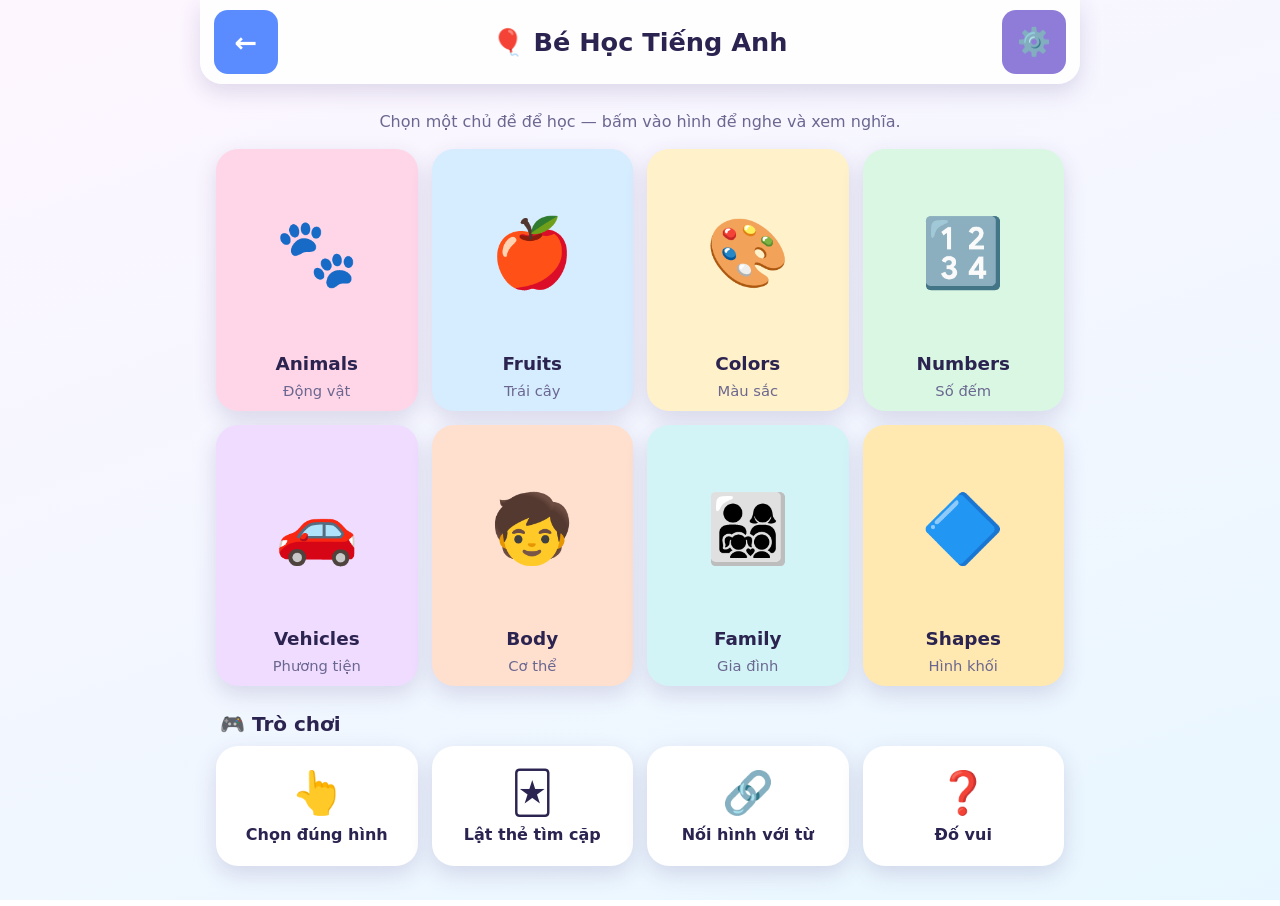
==== index.html @ 319c22af "first" ====
<!DOCTYPE html>
<html lang="vi">
<head>
  <meta charset="UTF-8" />
  <meta name="viewport" content="width=device-width, initial-scale=1, viewport-fit=cover" />
  <title>Bé Học Tiếng Anh</title>

  <!-- PWA -->
  <link rel="manifest" href="manifest.webmanifest" />
  <meta name="theme-color" content="#ff5fa2" />
  <meta name="apple-mobile-web-app-capable" content="yes" />
  <meta name="apple-mobile-web-app-status-bar-style" content="default" />
  <meta name="apple-mobile-web-app-title" content="Học Tiếng Anh" />
  <link rel="apple-touch-icon" href="assets/icons/icon-192.png" />

  <link rel="stylesheet" href="css/styles.css" />
</head>
<body>
  <header class="topbar">
    <a class="iconbtn" id="backBtn" href="#" hidden aria-label="Quay lại">←</a>
    <h1 id="title">🎈 Bé Học Tiếng Anh</h1>
    <button class="iconbtn settings" data-settings aria-label="Cài đặt giọng đọc">⚙️</button>
  </header>

  <main class="wrap" id="app"></main>

  <script type="module" src="js/app.js"></script>
</body>
</html>
---- css/styles.css ----
/* ==========================================================================
   styles.css — Giao diện chung cho web học tiếng Anh cho bé.
   Mobile-first, nút/thẻ to, màu tươi, bo tròn. Tối ưu cho iPhone.
   ========================================================================== */

:root {
  --bg1: #fef6ff;
  --bg2: #e8f7ff;
  --ink: #2b2350;
  --muted: #6b6790;
  --card: #ffffff;
  --accent: #ff5fa2;
  --accent2: #5b8cff;
  --ok: #34c77b;
  --warn: #ff8a5c;
  --shadow: 0 8px 22px rgba(70, 50, 120, 0.16);
  --radius: 22px;
  --radius-sm: 14px;
  --tap: 64px; /* tap target tối thiểu */
  --maxw: 880px;

  /* Bảng màu pastel cho thẻ (xoay vòng) */
  --c1: #ffd6e8;
  --c2: #d6ecff;
  --c3: #fff1c9;
  --c4: #d9f7e3;
  --c5: #efdcff;
  --c6: #ffe0cf;
  --c7: #d3f4f7;
  --c8: #ffe9b0;
}

* { box-sizing: border-box; }

html, body {
  margin: 0;
  padding: 0;
  min-height: 100%;
}

body {
  font-family: "SF Pro Rounded", ui-rounded, "Baloo 2", system-ui, -apple-system,
    "Segoe UI", "Comic Sans MS", sans-serif;
  color: var(--ink);
  background: linear-gradient(160deg, var(--bg1), var(--bg2));
  background-attachment: fixed;
  -webkit-text-size-adjust: 100%;
  -webkit-tap-highlight-color: transparent;
  /* safe-area cho tai thỏ iPhone */
  padding:
    env(safe-area-inset-top)
    env(safe-area-inset-right)
    env(safe-area-inset-bottom)
    env(safe-area-inset-left);
}

.wrap {
  max-width: var(--maxw);
  margin: 0 auto;
  padding: 12px 16px 40px;
}

/* ---- Thanh trên cùng (header) ------------------------------------------- */
.topbar {
  position: sticky;
  top: 0;
  z-index: 20;
  display: flex;
  align-items: center;
  gap: 10px;
  padding: 10px 14px;
  margin: 0 auto 12px;
  max-width: var(--maxw);
  background: rgba(255, 255, 255, 0.82);
  backdrop-filter: blur(8px);
  border-radius: 0 0 var(--radius) var(--radius);
  box-shadow: var(--shadow);
}
.topbar h1 {
  font-size: clamp(1.1rem, 4.5vw, 1.6rem);
  margin: 0;
  flex: 1;
  text-align: center;
}
.iconbtn {
  min-width: var(--tap);
  min-height: var(--tap);
  border: none;
  border-radius: var(--radius-sm);
  background: var(--accent2);
  color: #fff;
  font-size: 1.7rem;
  font-weight: 700;
  cursor: pointer;
  display: inline-flex;
  align-items: center;
  justify-content: center;
  text-decoration: none;
  transition: transform 0.08s ease, filter 0.15s ease;
}
.iconbtn:active { transform: scale(0.92); }
.iconbtn.home { background: var(--accent); }

/* ---- Khối tiêu đề phụ --------------------------------------------------- */
.lead {
  text-align: center;
  color: var(--muted);
  font-size: 1rem;
  margin: 4px 0 18px;
}

/* ---- Lưới thẻ (chủ đề / từ vựng / lựa chọn) ----------------------------- */
.grid {
  display: grid;
  grid-template-columns: repeat(2, 1fr);
  gap: 14px;
}
@media (min-width: 520px) { .grid { grid-template-columns: repeat(3, 1fr); } }
@media (min-width: 760px) { .grid { grid-template-columns: repeat(4, 1fr); } }

.card {
  border: none;
  cursor: pointer;
  background: var(--card);
  border-radius: var(--radius);
  box-shadow: var(--shadow);
  padding: 14px 10px 12px;
  display: flex;
  flex-direction: column;
  align-items: center;
  gap: 8px;
  min-height: 140px;
  transition: transform 0.1s ease, box-shadow 0.15s ease;
  text-align: center;
  color: var(--ink);
  font-family: inherit;
}
.card:active { transform: scale(0.95); }

/* Màu nền xoay vòng cho thẻ */
.grid > .card:nth-child(8n + 1) { background: var(--c1); }
.grid > .card:nth-child(8n + 2) { background: var(--c2); }
.grid > .card:nth-child(8n + 3) { background: var(--c3); }
.grid > .card:nth-child(8n + 4) { background: var(--c4); }
.grid > .card:nth-child(8n + 5) { background: var(--c5); }
.grid > .card:nth-child(8n + 6) { background: var(--c6); }
.grid > .card:nth-child(8n + 7) { background: var(--c7); }
.grid > .card:nth-child(8n + 8) { background: var(--c8); }

.card .label-en { font-size: 1.15rem; font-weight: 700; }
.card .label-vi { font-size: 0.92rem; color: var(--muted); }

/* ---- Ô hình ảnh (emoji fallback + ảnh thật) ----------------------------- */
.pic {
  width: 100%;
  aspect-ratio: 1 / 1;
  display: flex;
  align-items: center;
  justify-content: center;
  overflow: hidden;
  border-radius: var(--radius-sm);
  position: relative;
}
.pic-emoji {
  font-size: clamp(2.6rem, 13vw, 4.2rem);
  line-height: 1;
  user-select: none;
}
.pic-img {
  width: 100%;
  height: 100%;
  object-fit: contain;
}
.pic-lg { max-width: 260px; margin: 0 auto; }
.pic-lg .pic-emoji { font-size: clamp(4.5rem, 30vw, 8rem); }

/* ---- Menu mini game ở trang chủ ----------------------------------------- */
.section-title {
  margin: 26px 4px 10px;
  font-size: 1.25rem;
}
.menu {
  display: grid;
  grid-template-columns: repeat(2, 1fr);
  gap: 14px;
}
@media (min-width: 620px) { .menu { grid-template-columns: repeat(4, 1fr); } }
.menu a {
  text-decoration: none;
  color: var(--ink);
  background: var(--card);
  border-radius: var(--radius);
  box-shadow: var(--shadow);
  padding: 18px 12px;
  display: flex;
  flex-direction: column;
  align-items: center;
  gap: 8px;
  font-weight: 700;
  min-height: 120px;
  justify-content: center;
  text-align: center;
  transition: transform 0.1s ease;
}
.menu a:active { transform: scale(0.95); }
.menu .game-emoji { font-size: 2.6rem; }

/* ---- Nút loa ------------------------------------------------------------ */
.btn-speak {
  min-width: var(--tap);
  min-height: var(--tap);
  border: none;
  border-radius: 50%;
  background: var(--accent);
  color: #fff;
  font-size: 1.7rem;
  cursor: pointer;
  display: inline-flex;
  align-items: center;
  justify-content: center;
  box-shadow: var(--shadow);
  transition: transform 0.08s ease;
}
.btn-speak:active { transform: scale(0.9); }
.btn-speak-sm { min-width: 48px; min-height: 48px; font-size: 1.2rem; background: var(--accent2); }

/* ---- Modal thẻ học ------------------------------------------------------ */
.modal-overlay {
  position: fixed;
  inset: 0;
  background: rgba(40, 30, 70, 0.55);
  display: flex;
  align-items: center;
  justify-content: center;
  padding: 20px;
  z-index: 100;
  opacity: 0;
  transition: opacity 0.18s ease;
}
.modal-overlay.show { opacity: 1; }
.learn-card {
  position: relative;
  background: #fff;
  border-radius: 26px;
  box-shadow: 0 18px 50px rgba(40, 20, 80, 0.35);
  padding: 28px 22px 26px;
  width: min(420px, 92vw);
  text-align: center;
  transform: scale(0.9);
  transition: transform 0.2s cubic-bezier(0.2, 1.3, 0.5, 1);
}
.modal-overlay.show .learn-card { transform: scale(1); }
.modal-close {
  position: absolute;
  top: 10px;
  right: 10px;
  width: 44px;
  height: 44px;
  border: none;
  border-radius: 50%;
  background: #f0eef7;
  color: var(--muted);
  font-size: 1.2rem;
  cursor: pointer;
}
.learn-en-row {
  display: flex;
  align-items: center;
  justify-content: center;
  gap: 14px;
  margin-top: 14px;
}
.learn-en { font-size: clamp(1.8rem, 9vw, 2.6rem); margin: 0; }
.learn-vi-row {
  display: flex;
  align-items: center;
  justify-content: center;
  gap: 10px;
  margin-top: 8px;
}
.learn-vi { font-size: 1.3rem; color: var(--muted); }

/* ---- Modal cài đặt giọng đọc --------------------------------------------- */
.iconbtn.settings { background: #8f7bd8; }
.settings-card { text-align: left; }
.set-title {
  margin: 0 0 18px;
  font-size: 1.35rem;
  text-align: center;
}
.set-row { margin-bottom: 16px; }
.set-label {
  display: block;
  font-weight: 700;
  margin-bottom: 6px;
}
.set-select {
  width: 100%;
  min-height: 48px;
  border: 2px solid #e4e0f2;
  border-radius: var(--radius-sm);
  background: #faf9ff;
  color: var(--ink);
  font-family: inherit;
  font-size: 1rem;
  padding: 8px 10px;
}
.set-control {
  display: flex;
  align-items: center;
  gap: 12px;
}
.set-range {
  flex: 1;
  accent-color: var(--accent);
  min-height: 40px;
}
.set-val {
  min-width: 44px;
  text-align: right;
  font-weight: 700;
  color: var(--muted);
  font-variant-numeric: tabular-nums;
}
.set-actions {
  display: flex;
  gap: 10px;
  justify-content: center;
  flex-wrap: wrap;
}
.set-actions .btn-big {
  margin: 6px 0 0;
  font-size: 1.05rem;
  padding: 12px 20px;
}
.set-reset { background: var(--accent2); }

/* ---- Phản hồi: pháo hoa & toast ----------------------------------------- */
.celebrate {
  position: fixed;
  inset: 0;
  pointer-events: none;
  z-index: 200;
  overflow: hidden;
}
.confetti {
  position: absolute;
  top: -10vh;
  animation-name: fall;
  animation-timing-function: ease-in;
  animation-fill-mode: forwards;
}
@keyframes fall {
  to { transform: translateY(115vh) rotate(360deg); opacity: 0.2; }
}
.toast {
  position: fixed;
  left: 50%;
  bottom: 14%;
  transform: translateX(-50%) translateY(10px);
  background: rgba(43, 35, 80, 0.92);
  color: #fff;
  padding: 12px 20px;
  border-radius: 999px;
  font-size: 1.1rem;
  z-index: 210;
  opacity: 0;
  transition: opacity 0.2s ease, transform 0.2s ease;
}
.toast.show { opacity: 1; transform: translateX(-50%) translateY(0); }

/* ---- Thanh chọn chủ đề (dùng trong game) -------------------------------- */
.picker {
  display: flex;
  gap: 8px;
  overflow-x: auto;
  padding: 4px 2px 10px;
  -webkit-overflow-scrolling: touch;
}
.chip {
  flex: 0 0 auto;
  border: none;
  background: #fff;
  color: var(--ink);
  border-radius: 999px;
  padding: 10px 16px;
  font-size: 1rem;
  font-weight: 700;
  box-shadow: var(--shadow);
  cursor: pointer;
  font-family: inherit;
}
.chip.active { background: var(--accent2); color: #fff; }

/* ---- Khu vực chơi chung ------------------------------------------------- */
.play { text-align: center; }
.prompt {
  display: flex;
  align-items: center;
  justify-content: center;
  gap: 14px;
  margin: 8px 0 18px;
}
.prompt .prompt-word { font-size: clamp(1.8rem, 9vw, 2.6rem); font-weight: 800; }
.scorebar {
  display: flex;
  justify-content: center;
  gap: 18px;
  font-size: 1.1rem;
  font-weight: 700;
  margin-bottom: 10px;
}

/* trạng thái đúng / sai trên thẻ chọn */
.card.correct { outline: 5px solid var(--ok); animation: pop 0.3s ease; }
.card.wrong { outline: 5px solid var(--warn); animation: shake 0.35s ease; }
@keyframes pop { 50% { transform: scale(1.07); } }
@keyframes shake {
  25% { transform: translateX(-7px); }
  75% { transform: translateX(7px); }
}

/* ---- Game: Lật thẻ tìm cặp ---------------------------------------------- */
.memory-grid {
  display: grid;
  gap: 12px;
  grid-template-columns: repeat(3, 1fr);
  max-width: 520px;
  margin: 0 auto;
}
@media (min-width: 560px) { .memory-grid.cols4 { grid-template-columns: repeat(4, 1fr); } }
.mem-card {
  aspect-ratio: 3 / 4;
  border: none;
  border-radius: var(--radius-sm);
  cursor: pointer;
  background: transparent;
  perspective: 600px;
  padding: 0;
}
.mem-inner {
  position: relative;
  width: 100%;
  height: 100%;
  transition: transform 0.4s;
  transform-style: preserve-3d;
}
.mem-card.flipped .mem-inner, .mem-card.matched .mem-inner { transform: rotateY(180deg); }
.mem-face {
  position: absolute;
  inset: 0;
  backface-visibility: hidden;
  -webkit-backface-visibility: hidden;
  border-radius: var(--radius-sm);
  display: flex;
  align-items: center;
  justify-content: center;
  box-shadow: var(--shadow);
}
.mem-back {
  background: linear-gradient(135deg, var(--accent), var(--accent2));
  color: #fff;
  font-size: 2rem;
}
.mem-front {
  background: #fff;
  transform: rotateY(180deg);
  flex-direction: column;
  padding: 6px;
}
.mem-front .mem-word { font-weight: 800; font-size: 1.1rem; }
.mem-card.matched { opacity: 0.55; }

/* ---- Game: Nối hình với từ ---------------------------------------------- */
.match-board {
  display: grid;
  grid-template-columns: 1fr 1fr;
  gap: 14px;
  max-width: 560px;
  margin: 0 auto;
}
.match-col { display: flex; flex-direction: column; gap: 12px; }
.match-item {
  border: 3px solid transparent;
  background: #fff;
  border-radius: var(--radius-sm);
  box-shadow: var(--shadow);
  min-height: 72px;
  display: flex;
  align-items: center;
  justify-content: center;
  gap: 8px;
  cursor: pointer;
  font-size: 1.2rem;
  font-weight: 700;
  font-family: inherit;
  color: var(--ink);
  padding: 6px;
}
.match-item .pic { width: 64px; }
.match-item .pic-emoji { font-size: 2.4rem; }
.match-item.selected { border-color: var(--accent2); transform: scale(0.97); }
.match-item.done { background: #e9fbf1; border-color: var(--ok); cursor: default; pointer-events: none; }
.match-item.wrong { border-color: var(--warn); animation: shake 0.35s ease; }

/* ---- Game: Quiz --------------------------------------------------------- */
.quiz-q {
  background: #fff;
  border-radius: var(--radius);
  box-shadow: var(--shadow);
  padding: 18px;
  max-width: 460px;
  margin: 0 auto 16px;
}
.quiz-q .pic { max-width: 180px; margin: 0 auto 8px; }
.quiz-q .q-text { font-size: 1.2rem; font-weight: 700; }
.quiz-options { display: grid; gap: 12px; max-width: 460px; margin: 0 auto; }
.opt {
  border: none;
  background: #fff;
  color: var(--ink);
  border-radius: var(--radius-sm);
  box-shadow: var(--shadow);
  padding: 16px;
  font-size: 1.25rem;
  font-weight: 700;
  cursor: pointer;
  font-family: inherit;
  min-height: var(--tap);
}
.opt:active { transform: scale(0.97); }
.opt.correct { background: #e9fbf1; outline: 4px solid var(--ok); }
.opt.wrong { background: #fdece4; outline: 4px solid var(--warn); }

/* ---- Nút lớn (chơi lại / bắt đầu) --------------------------------------- */
.btn-big {
  display: inline-flex;
  align-items: center;
  gap: 10px;
  border: none;
  background: var(--ok);
  color: #fff;
  font-size: 1.25rem;
  font-weight: 800;
  padding: 16px 28px;
  border-radius: 999px;
  box-shadow: var(--shadow);
  cursor: pointer;
  font-family: inherit;
  margin: 18px auto;
}
.btn-big:active { transform: scale(0.96); }

.center { text-align: center; }
.hint { color: var(--muted); margin: 10px 0; }

/* Tôn trọng người dùng tắt hiệu ứng chuyển động */
@media (prefers-reduced-motion: reduce) {
  * { animation-duration: 0.001s !important; transition-duration: 0.001s !important; }
}
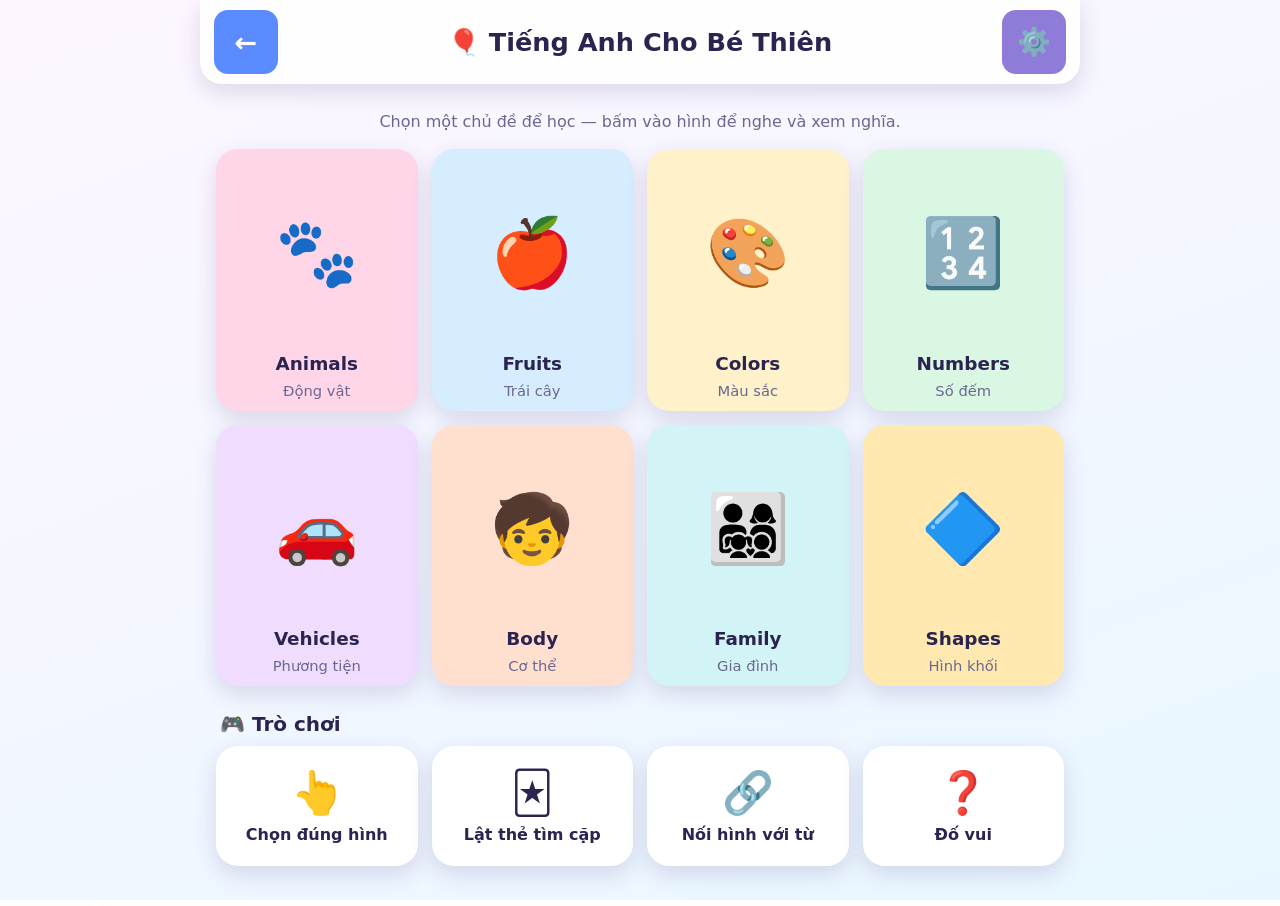
==== commit 46ffcc57: "update" ====
--- a/index.html
+++ b/index.html
@@ -3,7 +3,7 @@
 <head>
   <meta charset="UTF-8" />
   <meta name="viewport" content="width=device-width, initial-scale=1, viewport-fit=cover" />
-  <title>Bé Học Tiếng Anh</title>
+  <title>Tiếng Anh Cho Bé Thiên</title>
 
   <!-- PWA -->
   <link rel="manifest" href="manifest.webmanifest" />
@@ -18,7 +18,7 @@
 <body>
   <header class="topbar">
     <a class="iconbtn" id="backBtn" href="#" hidden aria-label="Quay lại">←</a>
-    <h1 id="title">🎈 Bé Học Tiếng Anh</h1>
+    <h1 id="title">🎈 Tiếng Anh Cho Bé Thiên</h1>
     <button class="iconbtn settings" data-settings aria-label="Cài đặt giọng đọc">⚙️</button>
   </header>
 
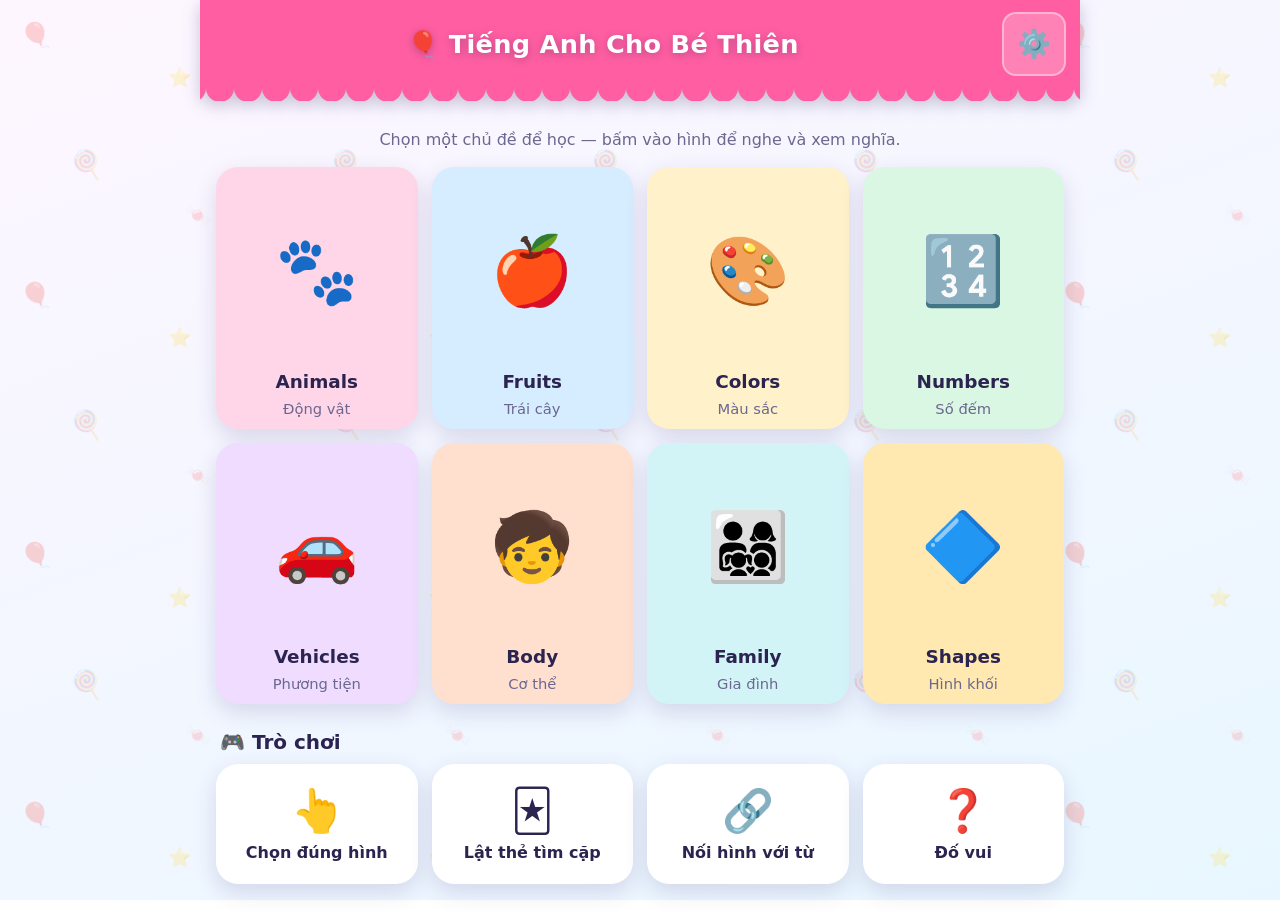
==== commit e870c018: "update" ====
--- a/index.html
+++ b/index.html
@@ -19,7 +19,7 @@
   <header class="topbar">
     <a class="iconbtn" id="backBtn" href="#" hidden aria-label="Quay lại">←</a>
     <h1 id="title">🎈 Tiếng Anh Cho Bé Thiên</h1>
-    <button class="iconbtn settings" data-settings aria-label="Cài đặt giọng đọc">⚙️</button>
+    <button class="iconbtn settings" data-settings aria-label="Cài đặt">⚙️</button>
   </header>
 
   <main class="wrap" id="app"></main>
--- a/css/styles.css
+++ b/css/styles.css
@@ -19,6 +19,17 @@
   --tap: 64px; /* tap target tối thiểu */
   --maxw: 880px;
 
+  /* Các biến theme ghi đè được (mặc định = theme Kẹo hồng) */
+  --surface2: #f0eef7; /* nút phụ trong modal */
+  --surface3: #faf9ff; /* nền ô nhập/chọn */
+  --line: #e4e0f2;
+  --card-minh: 140px; /* chiều cao tối thiểu thẻ từ vựng */
+  --grid-cols-sm: 2; /* số cột lưới trên điện thoại */
+  --tb1: var(--accent); /* màu header (một màu đặc) */
+
+  /* Hoạ tiết emoji mờ lát trên nền (SVG inline, mỗi theme một bộ icon) */
+  --bg-icons: url("data:image/svg+xml;charset=utf-8,<svg xmlns='http://www.w3.org/2000/svg' width='260' height='260'><g font-size='26' opacity='0.22'><text x='22' y='48' transform='rotate(-12 22 48)'>🎈</text><text x='168' y='84' font-size='19'>⭐</text><text x='70' y='170' transform='rotate(10 70 170)'>🍭</text><text x='186' y='224' font-size='21' transform='rotate(-8 186 224)'>🍬</text></g></svg>");
+
   /* Bảng màu pastel cho thẻ (xoay vòng) */
   --c1: #ffd6e8;
   --c2: #d6ecff;
@@ -30,6 +41,86 @@
   --c8: #ffe9b0;
 }
 
+/* ---- Themes (đổi trong ⚙️ Cài đặt, lưu localStorage) ---------------------
+   Mỗi theme ghi đè bộ biến ở :root — gồm cả MÀU (nền, chữ, thẻ pastel)
+   lẫn LAYOUT (độ bo góc, cỡ thẻ, số cột lưới trên điện thoại). */
+
+/* 🌊 Biển xanh — xanh dương/ngọc, thẻ to, bo góc rất tròn */
+:root[data-theme="ocean"] {
+  --bg1: #e0f5ff;
+  --bg2: #dcf9f0;
+  --ink: #123a5c;
+  --muted: #4f7d9c;
+  --accent: #00a8cf;
+  --accent2: #3d7bff;
+  --radius: 30px;
+  --radius-sm: 20px;
+  --card-minh: 152px;
+  --surface2: #e2f1f7;
+  --surface3: #f2fbff;
+  --line: #cfe6f2;
+  --c1: #cdeeff;
+  --c2: #d3f7ee;
+  --c3: #e0edff;
+  --c4: #c9f2fa;
+  --c5: #dbe7ff;
+  --c6: #cff5e7;
+  --c7: #e6fbff;
+  --c8: #d6f0ff;
+  --bg-icons: url("data:image/svg+xml;charset=utf-8,<svg xmlns='http://www.w3.org/2000/svg' width='260' height='260'><g font-size='25' opacity='0.22'><text x='24' y='52' transform='rotate(-10 24 52)'>🐟</text><text x='166' y='88' font-size='22'>⛵</text><text x='72' y='172' font-size='20' transform='rotate(8 72 172)'>🐚</text><text x='184' y='226' font-size='19'>💧</text></g></svg>");
+}
+
+/* 🌿 Khu rừng — xanh lá/nâu đất, góc vuông vắn, lưới 3 cột gọn */
+:root[data-theme="forest"] {
+  --bg1: #f4f9ec;
+  --bg2: #e9f3df;
+  --ink: #2d3a24;
+  --muted: #6f7f5e;
+  --accent: #5da05e;
+  --accent2: #c98a3d;
+  --radius: 12px;
+  --radius-sm: 8px;
+  --card-minh: 122px;
+  --grid-cols-sm: 3;
+  --surface2: #ecf1e2;
+  --surface3: #f8fbf2;
+  --line: #d9e4c8;
+  --c1: #e2f1cf;
+  --c2: #d5ecd2;
+  --c3: #f2ecc8;
+  --c4: #dcefe0;
+  --c5: #e8e9c9;
+  --c6: #f0e4cb;
+  --c7: #d8f0dc;
+  --c8: #ecf3cf;
+  --bg-icons: url("data:image/svg+xml;charset=utf-8,<svg xmlns='http://www.w3.org/2000/svg' width='260' height='260'><g font-size='24' opacity='0.22'><text x='24' y='50' transform='rotate(-14 24 50)'>🍃</text><text x='168' y='86' font-size='22'>🦋</text><text x='70' y='172' font-size='21' transform='rotate(9 70 172)'>🍄</text><text x='182' y='226' font-size='22'>🌻</text></g></svg>");
+}
+
+/* 🌙 Ban đêm — nền tối dịu mắt, chữ sáng, thẻ pastel đậm */
+:root[data-theme="night"] {
+  --bg1: #232345;
+  --bg2: #17172c;
+  --ink: #f1effc;
+  --muted: #aaa6cc;
+  --card: #2e2e52;
+  --accent: #ff7ab8;
+  --accent2: #7c9bff;
+  --shadow: 0 8px 22px rgba(0, 0, 0, 0.45);
+  --tb1: #5a4a8f; /* header tím trầm cho dịu mắt ban đêm */
+  --surface2: #3b3b60;
+  --surface3: #262646;
+  --line: #4a4a72;
+  --c1: #4d3352;
+  --c2: #2f3f5e;
+  --c3: #4d4430;
+  --c4: #2f4a3a;
+  --c5: #423458;
+  --c6: #4d3a2f;
+  --c7: #2d474d;
+  --c8: #4a4030;
+  --bg-icons: url("data:image/svg+xml;charset=utf-8,<svg xmlns='http://www.w3.org/2000/svg' width='260' height='260'><g font-size='20' opacity='0.3'><text x='26' y='50' transform='rotate(-12 26 50)'>⭐</text><text x='170' y='88' font-size='24'>🌙</text><text x='72' y='170' font-size='17' transform='rotate(10 72 170)'>✨</text><text x='184' y='224' font-size='18'>💫</text></g></svg>");
+}
+
 * { box-sizing: border-box; }
 
 html, body {
@@ -42,7 +133,8 @@
   font-family: "SF Pro Rounded", ui-rounded, "Baloo 2", system-ui, -apple-system,
     "Segoe UI", "Comic Sans MS", sans-serif;
   color: var(--ink);
-  background: linear-gradient(160deg, var(--bg1), var(--bg2));
+  /* lớp 1: hoạ tiết emoji lát gạch, lớp 2: gradient màu nền */
+  background: var(--bg-icons) repeat, linear-gradient(160deg, var(--bg1), var(--bg2));
   background-attachment: fixed;
   -webkit-text-size-adjust: 100%;
   -webkit-tap-highlight-color: transparent;
@@ -68,26 +160,45 @@
   display: flex;
   align-items: center;
   gap: 10px;
-  padding: 10px 14px;
-  margin: 0 auto 12px;
+  padding: 12px 14px;
+  margin: 0 auto 26px;
   max-width: var(--maxw);
-  background: rgba(255, 255, 255, 0.82);
-  backdrop-filter: blur(8px);
-  border-radius: 0 0 var(--radius) var(--radius);
-  box-shadow: var(--shadow);
+  background: var(--tb1); /* một màu đặc theo theme */
+  /* drop-shadow (thay vì box-shadow) để bóng đổ ôm theo cả viền lượn sóng */
+  filter: drop-shadow(0 5px 8px rgba(50, 35, 90, 0.25));
+}
+
+/* Viền "vỏ sò" lượn sóng dưới header — cùng màu header, tạo kiểu băng-rôn.
+   Dùng mask nên chỉ bật khi trình duyệt hỗ trợ (không thì mép thẳng bình thường). */
+@supports (mask-repeat: repeat-x) or (-webkit-mask-repeat: repeat-x) {
+  .topbar::after {
+    content: "";
+    position: absolute;
+    left: 0;
+    right: 0;
+    bottom: -13px;
+    height: 14px;
+    background: var(--tb1);
+    -webkit-mask: url("data:image/svg+xml;charset=utf-8,<svg xmlns='http://www.w3.org/2000/svg' width='28' height='14'><path d='M0 0h28v1a14 14 0 0 1-28 0z'/></svg>") repeat-x top / 28px 14px;
+    mask: url("data:image/svg+xml;charset=utf-8,<svg xmlns='http://www.w3.org/2000/svg' width='28' height='14'><path d='M0 0h28v1a14 14 0 0 1-28 0z'/></svg>") repeat-x top / 28px 14px;
+  }
 }
 .topbar h1 {
   font-size: clamp(1.1rem, 4.5vw, 1.6rem);
   margin: 0;
   flex: 1;
   text-align: center;
+  color: #fff;
+  font-weight: 800;
+  letter-spacing: 0.3px;
+  text-shadow: 0 2px 8px rgba(40, 20, 80, 0.3);
 }
 .iconbtn {
   min-width: var(--tap);
   min-height: var(--tap);
-  border: none;
+  border: 2px solid rgba(255, 255, 255, 0.4);
   border-radius: var(--radius-sm);
-  background: var(--accent2);
+  background: rgba(255, 255, 255, 0.22);
   color: #fff;
   font-size: 1.7rem;
   font-weight: 700;
@@ -99,7 +210,8 @@
   transition: transform 0.08s ease, filter 0.15s ease;
 }
 .iconbtn:active { transform: scale(0.92); }
-.iconbtn.home { background: var(--accent); }
+/* display:inline-flex ở trên ghi đè mất [hidden] của trình duyệt -> khôi phục */
+.iconbtn[hidden] { display: none; }
 
 /* ---- Khối tiêu đề phụ --------------------------------------------------- */
 .lead {
@@ -112,7 +224,7 @@
 /* ---- Lưới thẻ (chủ đề / từ vựng / lựa chọn) ----------------------------- */
 .grid {
   display: grid;
-  grid-template-columns: repeat(2, 1fr);
+  grid-template-columns: repeat(var(--grid-cols-sm), 1fr);
   gap: 14px;
 }
 @media (min-width: 520px) { .grid { grid-template-columns: repeat(3, 1fr); } }
@@ -129,7 +241,7 @@
   flex-direction: column;
   align-items: center;
   gap: 8px;
-  min-height: 140px;
+  min-height: var(--card-minh);
   transition: transform 0.1s ease, box-shadow 0.15s ease;
   text-align: center;
   color: var(--ink);
@@ -240,7 +352,8 @@
 .modal-overlay.show { opacity: 1; }
 .learn-card {
   position: relative;
-  background: #fff;
+  background: var(--card);
+  color: var(--ink);
   border-radius: 26px;
   box-shadow: 0 18px 50px rgba(40, 20, 80, 0.35);
   padding: 28px 22px 26px;
@@ -258,7 +371,7 @@
   height: 44px;
   border: none;
   border-radius: 50%;
-  background: #f0eef7;
+  background: var(--surface2);
   color: var(--muted);
   font-size: 1.2rem;
   cursor: pointer;
@@ -280,9 +393,40 @@
 }
 .learn-vi { font-size: 1.3rem; color: var(--muted); }
 
-/* ---- Modal cài đặt giọng đọc --------------------------------------------- */
-.iconbtn.settings { background: #8f7bd8; }
-.settings-card { text-align: left; }
+/* ---- Modal cài đặt -------------------------------------------------------- */
+.settings-card {
+  text-align: left;
+  max-height: 88vh;
+  overflow-y: auto;
+}
+.theme-grid {
+  display: grid;
+  grid-template-columns: 1fr 1fr;
+  gap: 10px;
+}
+.theme-opt {
+  border: 3px solid transparent;
+  background: var(--surface3);
+  border-radius: var(--radius-sm);
+  padding: 10px 8px;
+  cursor: pointer;
+  font-family: inherit;
+  color: var(--ink);
+  font-weight: 700;
+  font-size: 0.95rem;
+  display: flex;
+  flex-direction: column;
+  align-items: center;
+  gap: 6px;
+}
+.theme-opt.active { border-color: var(--accent); }
+.theme-dots { display: flex; gap: 4px; }
+.theme-dots span {
+  width: 16px;
+  height: 16px;
+  border-radius: 50%;
+  border: 1px solid rgba(0, 0, 0, 0.15);
+}
 .set-title {
   margin: 0 0 18px;
   font-size: 1.35rem;
@@ -297,9 +441,9 @@
 .set-select {
   width: 100%;
   min-height: 48px;
-  border: 2px solid #e4e0f2;
+  border: 2px solid var(--line);
   border-radius: var(--radius-sm);
-  background: #faf9ff;
+  background: var(--surface3);
   color: var(--ink);
   font-family: inherit;
   font-size: 1rem;
@@ -380,7 +524,7 @@
 .chip {
   flex: 0 0 auto;
   border: none;
-  background: #fff;
+  background: var(--card);
   color: var(--ink);
   border-radius: 999px;
   padding: 10px 16px;
@@ -463,7 +607,8 @@
   font-size: 2rem;
 }
 .mem-front {
-  background: #fff;
+  background: var(--card);
+  color: var(--ink);
   transform: rotateY(180deg);
   flex-direction: column;
   padding: 6px;
@@ -482,7 +627,7 @@
 .match-col { display: flex; flex-direction: column; gap: 12px; }
 .match-item {
   border: 3px solid transparent;
-  background: #fff;
+  background: var(--card);
   border-radius: var(--radius-sm);
   box-shadow: var(--shadow);
   min-height: 72px;
@@ -500,12 +645,12 @@
 .match-item .pic { width: 64px; }
 .match-item .pic-emoji { font-size: 2.4rem; }
 .match-item.selected { border-color: var(--accent2); transform: scale(0.97); }
-.match-item.done { background: #e9fbf1; border-color: var(--ok); cursor: default; pointer-events: none; }
+.match-item.done { background: #e9fbf1; border-color: var(--ok); cursor: default; pointer-events: none; color: #2b2350; }
 .match-item.wrong { border-color: var(--warn); animation: shake 0.35s ease; }
 
 /* ---- Game: Quiz --------------------------------------------------------- */
 .quiz-q {
-  background: #fff;
+  background: var(--card);
   border-radius: var(--radius);
   box-shadow: var(--shadow);
   padding: 18px;
@@ -517,7 +662,7 @@
 .quiz-options { display: grid; gap: 12px; max-width: 460px; margin: 0 auto; }
 .opt {
   border: none;
-  background: #fff;
+  background: var(--card);
   color: var(--ink);
   border-radius: var(--radius-sm);
   box-shadow: var(--shadow);
@@ -529,8 +674,9 @@
   min-height: var(--tap);
 }
 .opt:active { transform: scale(0.97); }
-.opt.correct { background: #e9fbf1; outline: 4px solid var(--ok); }
-.opt.wrong { background: #fdece4; outline: 4px solid var(--warn); }
+/* nền sáng cố định -> chữ luôn tối để đọc được cả ở theme Ban đêm */
+.opt.correct { background: #e9fbf1; outline: 4px solid var(--ok); color: #2b2350; }
+.opt.wrong { background: #fdece4; outline: 4px solid var(--warn); color: #2b2350; }
 
 /* ---- Nút lớn (chơi lại / bắt đầu) --------------------------------------- */
 .btn-big {
